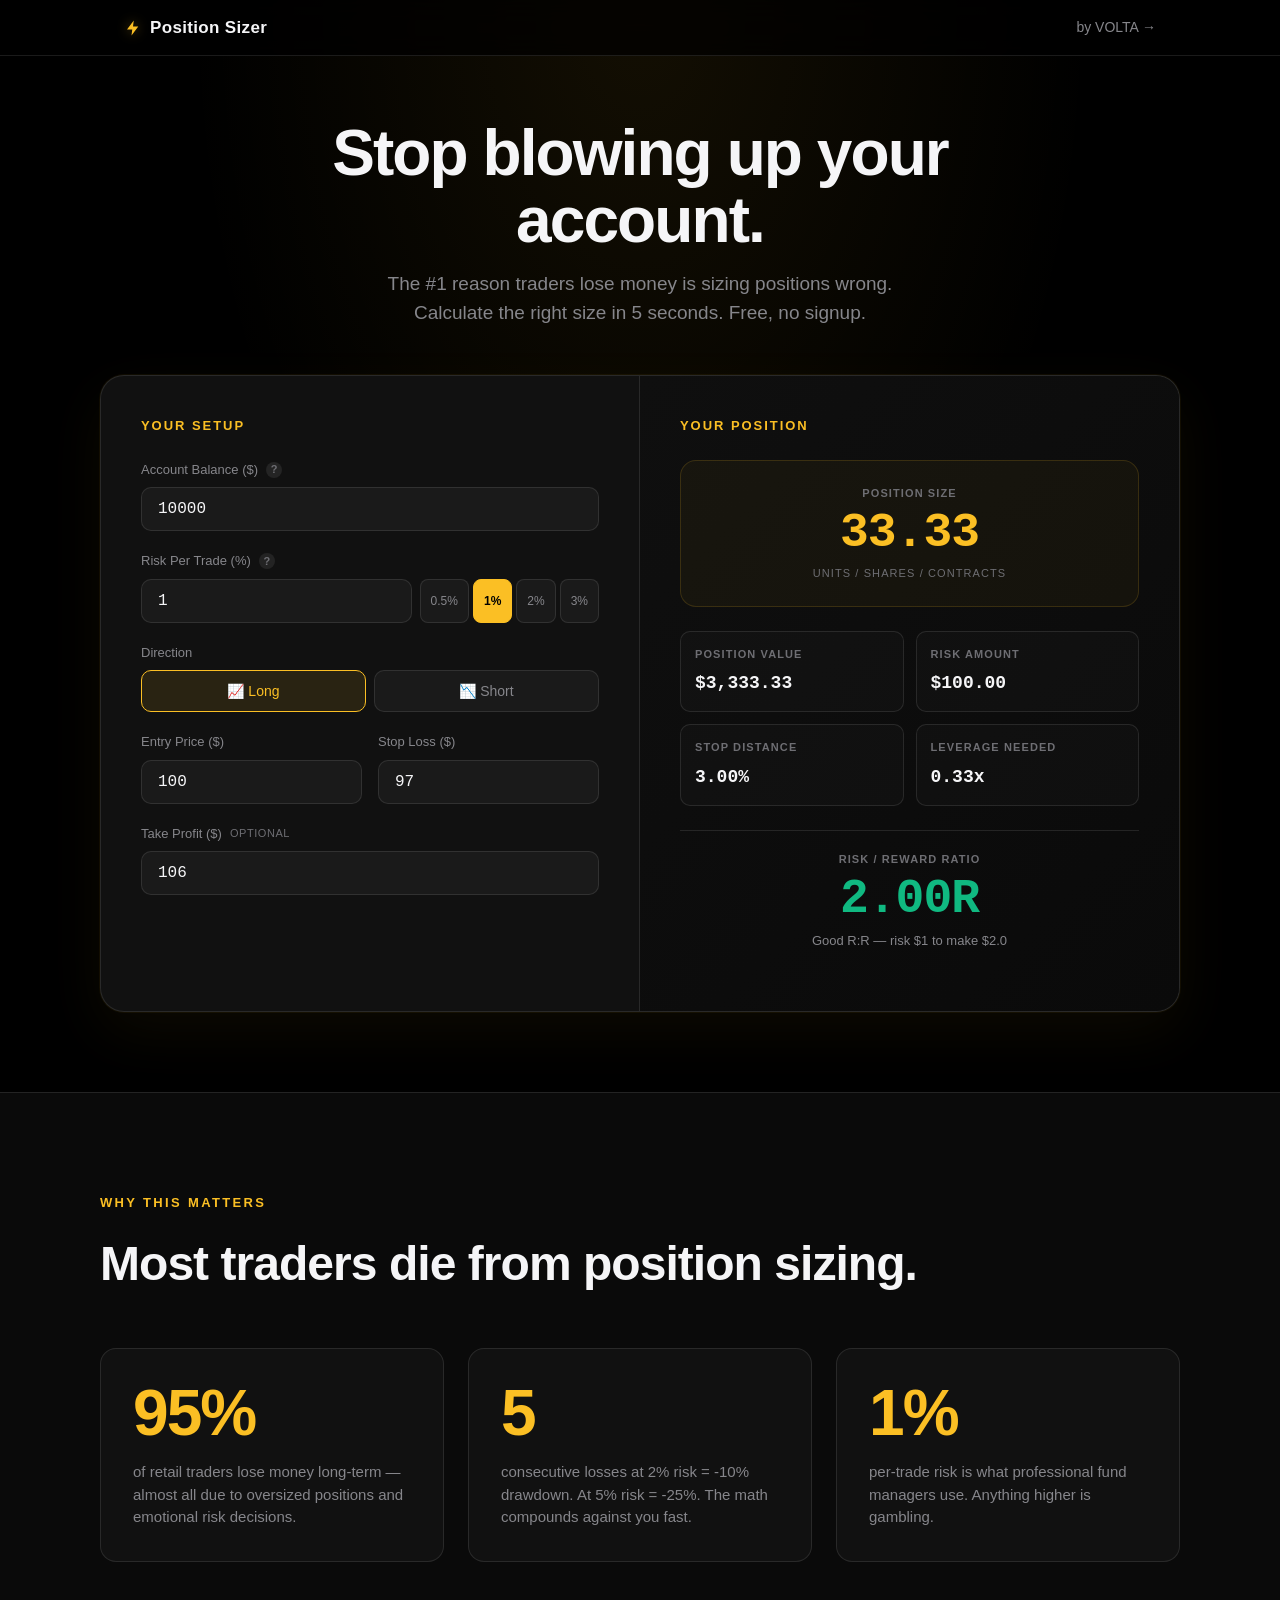
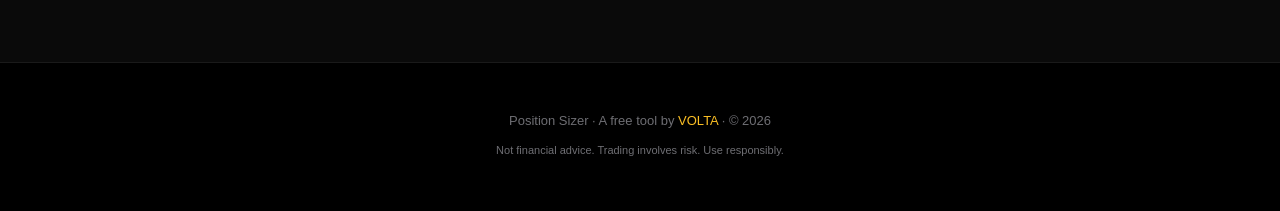
==== index.html @ fa6aac9f "Initial commit - Position Sizer MVP VOLTA's first product. Free position size calculator for traders" ====
<!DOCTYPE html>
<html lang="en">
<head>
    <meta charset="UTF-8">
    <meta name="viewport" content="width=device-width, initial-scale=1.0">
    <title>Position Sizer — Trade with discipline</title>
    <meta name="description" content="Free position size calculator for stocks, crypto, forex. Risk per trade made simple.">
    <link rel="stylesheet" href="styles.css">
</head>
<body>

    <!-- NAV -->
    <nav class="nav">
        <div class="nav-inner">
            <a href="#" class="nav-logo">
                <svg class="logo-bolt" viewBox="0 0 24 24" fill="none">
                    <path d="M13 2L4 14h7l-1 8 9-12h-7l1-8z" fill="currentColor"/>
                </svg>
                Position Sizer
            </a>
            <a href="https://volta-eng.netlify.app" class="nav-link" target="_blank">by VOLTA →</a>
        </div>
    </nav>

    <!-- HERO + CALCULATOR -->
    <section class="hero">
        <div class="hero-content">
            <h1 class="hero-title">Stop blowing up your account.</h1>
            <p class="hero-subtitle">
                The #1 reason traders lose money is sizing positions wrong.<br>
                Calculate the right size in 5 seconds. Free, no signup.
            </p>
        </div>

        <!-- CALCULATOR -->
        <div class="calculator">
            <div class="calc-grid">
                <!-- INPUTS -->
                <div class="calc-inputs">
                    <h2 class="calc-section-title">Your Setup</h2>

                    <div class="input-group">
                        <label for="accountSize">
                            Account Balance ($)
                            <span class="info-tooltip" data-tooltip="Your total trading capital. Don't include emergency funds or money you can't afford to lose.">?</span>
                        </label>
                        <input type="number" id="accountSize" value="10000" step="100" min="0">
                    </div>

                    <div class="input-group">
                        <label for="riskPercent">
                            Risk Per Trade (%)
                            <span class="info-tooltip" data-tooltip="Pros risk 1-2% per trade. Beginners should risk 0.5-1%. Higher = faster ruin.">?</span>
                        </label>
                        <div class="input-with-presets">
                            <input type="number" id="riskPercent" value="1" step="0.25" min="0.1" max="10">
                            <div class="presets">
                                <button class="preset" data-val="0.5">0.5%</button>
                                <button class="preset active" data-val="1">1%</button>
                                <button class="preset" data-val="2">2%</button>
                                <button class="preset" data-val="3">3%</button>
                            </div>
                        </div>
                    </div>

                    <div class="input-group">
                        <label>Direction</label>
                        <div class="direction-toggle">
                            <button class="direction-btn active" data-side="long">📈 Long</button>
                            <button class="direction-btn" data-side="short">📉 Short</button>
                        </div>
                    </div>

                    <div class="input-row">
                        <div class="input-group">
                            <label for="entryPrice">
                                Entry Price ($)
                            </label>
                            <input type="number" id="entryPrice" value="100" step="0.01" min="0">
                        </div>

                        <div class="input-group">
                            <label for="stopPrice">
                                Stop Loss ($)
                            </label>
                            <input type="number" id="stopPrice" value="97" step="0.01" min="0">
                        </div>
                    </div>

                    <div class="input-group">
                        <label for="targetPrice">
                            Take Profit ($) <span class="optional">optional</span>
                        </label>
                        <input type="number" id="targetPrice" value="106" step="0.01" min="0">
                    </div>
                </div>

                <!-- RESULTS -->
                <div class="calc-results">
                    <h2 class="calc-section-title">Your Position</h2>

                    <div class="result-main">
                        <div class="result-label">Position Size</div>
                        <div class="result-value-big" id="positionSize">100.00</div>
                        <div class="result-unit">units / shares / contracts</div>
                    </div>

                    <div class="result-grid">
                        <div class="result-item">
                            <div class="result-label">Position Value</div>
                            <div class="result-value" id="positionValue">$10,000.00</div>
                        </div>
                        <div class="result-item">
                            <div class="result-label">Risk Amount</div>
                            <div class="result-value" id="riskAmount">$100.00</div>
                        </div>
                        <div class="result-item">
                            <div class="result-label">Stop Distance</div>
                            <div class="result-value" id="stopDistance">3.00%</div>
                        </div>
                        <div class="result-item">
                            <div class="result-label">Leverage Needed</div>
                            <div class="result-value" id="leverageNeeded">1.0x</div>
                        </div>
                    </div>

                    <div class="rr-section">
                        <div class="result-label">Risk / Reward Ratio</div>
                        <div class="result-value-big" id="rrRatio">2.00R</div>
                        <div class="rr-hint" id="rrHint">Good R:R — risk $1 to make $2</div>
                    </div>

                    <div class="warning hidden" id="warning"></div>
                </div>
            </div>
        </div>
    </section>

    <!-- WHY -->
    <section class="why">
        <div class="container">
            <div class="section-label">Why this matters</div>
            <h2 class="section-title">Most traders die from position sizing.</h2>

            <div class="why-grid">
                <div class="why-card">
                    <div class="why-stat">95%</div>
                    <p>of retail traders lose money long-term — almost all due to oversized positions and emotional risk decisions.</p>
                </div>
                <div class="why-card">
                    <div class="why-stat">5</div>
                    <p>consecutive losses at 2% risk = -10% drawdown. At 5% risk = -25%. The math compounds against you fast.</p>
                </div>
                <div class="why-card">
                    <div class="why-stat">1%</div>
                    <p>per-trade risk is what professional fund managers use. Anything higher is gambling.</p>
                </div>
            </div>
        </div>
    </section>

    <!-- FOOTER -->
    <footer class="footer">
        <div class="container">
            <p>Position Sizer · A free tool by <a href="https://volta-eng.netlify.app" target="_blank">VOLTA</a> · © 2026</p>
            <p class="disclaimer">Not financial advice. Trading involves risk. Use responsibly.</p>
        </div>
    </footer>

    <script src="script.js"></script>
</body>
</html>
---- styles.css ----
/* ─── RESET ────────────────────────────────────────────────────────────── */
*,
*::before,
*::after {
    margin: 0;
    padding: 0;
    box-sizing: border-box;
}

/* ─── DESIGN TOKENS (VOLTA brand, dark mode) ──────────────────────────── */
:root {
    --color-bg: #000000;
    --color-bg-elevated: #0a0a0a;
    --color-bg-card: #111111;
    --color-bg-input: #1a1a1a;
    --color-text-primary: #f5f5f7;
    --color-text-secondary: #86868b;
    --color-text-tertiary: #6e6e73;
    --color-accent: #fbbf24;
    --color-accent-bright: #fcd34d;
    --color-accent-glow: rgba(251, 191, 36, 0.4);
    --color-success: #10b981;
    --color-danger: #ef4444;
    --color-border: rgba(255, 255, 255, 0.1);
    --color-border-strong: rgba(255, 255, 255, 0.2);

    --font-display: -apple-system, BlinkMacSystemFont, "SF Pro Display", "Helvetica Neue", sans-serif;
    --font-body: -apple-system, BlinkMacSystemFont, "SF Pro Text", "Helvetica Neue", sans-serif;
    --font-mono: "SF Mono", "Monaco", "Menlo", monospace;

    --max-width: 1080px;
    --transition: 300ms cubic-bezier(0.16, 1, 0.3, 1);
}

/* ─── BASE ────────────────────────────────────────────────────────────── */
html {
    scroll-behavior: smooth;
}

body {
    background-color: var(--color-bg);
    color: var(--color-text-primary);
    font-family: var(--font-body);
    font-size: 16px;
    line-height: 1.5;
    -webkit-font-smoothing: antialiased;
    overflow-x: hidden;
}

/* ─── NAV ─────────────────────────────────────────────────────────────── */
.nav {
    position: fixed;
    top: 0;
    left: 0;
    right: 0;
    z-index: 100;
    backdrop-filter: saturate(180%) blur(20px);
    -webkit-backdrop-filter: saturate(180%) blur(20px);
    background: rgba(0, 0, 0, 0.72);
    border-bottom: 1px solid var(--color-border);
    height: 56px;
}

.nav-inner {
    max-width: var(--max-width);
    height: 100%;
    margin: 0 auto;
    padding: 0 24px;
    display: flex;
    align-items: center;
    justify-content: space-between;
}

.nav-logo {
    color: var(--color-text-primary);
    text-decoration: none;
    font-size: 17px;
    font-weight: 600;
    letter-spacing: 0.02em;
    display: flex;
    align-items: center;
    gap: 8px;
}

.logo-bolt {
    width: 18px;
    height: 18px;
    color: var(--color-accent);
    filter: drop-shadow(0 0 6px var(--color-accent-glow));
}

.nav-link {
    color: var(--color-text-secondary);
    text-decoration: none;
    font-size: 14px;
    transition: color var(--transition);
}

.nav-link:hover {
    color: var(--color-accent);
}

/* ─── HERO ────────────────────────────────────────────────────────────── */
.hero {
    padding: 120px 24px 80px;
    background:
        radial-gradient(ellipse at top, rgba(251, 191, 36, 0.08) 0%, transparent 50%);
}

.hero-content {
    text-align: center;
    max-width: 720px;
    margin: 0 auto 48px;
}

.hero-title {
    font-family: var(--font-display);
    font-size: clamp(36px, 6vw, 64px);
    font-weight: 700;
    letter-spacing: -0.03em;
    line-height: 1.05;
    margin-bottom: 16px;
}

.hero-subtitle {
    font-size: clamp(16px, 2vw, 19px);
    color: var(--color-text-secondary);
    line-height: 1.5;
}

/* ─── CALCULATOR ──────────────────────────────────────────────────────── */
.calculator {
    max-width: var(--max-width);
    margin: 0 auto;
    background: var(--color-bg-card);
    border: 1px solid var(--color-border);
    border-radius: 24px;
    overflow: hidden;
    box-shadow:
        0 0 0 1px rgba(251, 191, 36, 0.05),
        0 20px 60px rgba(251, 191, 36, 0.05);
}

.calc-grid {
    display: grid;
    grid-template-columns: 1fr 1fr;
    gap: 0;
}

.calc-inputs,
.calc-results {
    padding: 40px;
}

.calc-inputs {
    border-right: 1px solid var(--color-border);
}

.calc-results {
    background: linear-gradient(135deg, #0f0f0f 0%, #0a0a0a 100%);
}

.calc-section-title {
    font-size: 13px;
    font-weight: 600;
    text-transform: uppercase;
    letter-spacing: 0.15em;
    color: var(--color-accent);
    margin-bottom: 24px;
}

/* ─── INPUTS ──────────────────────────────────────────────────────────── */
.input-group {
    margin-bottom: 20px;
}

.input-row {
    display: grid;
    grid-template-columns: 1fr 1fr;
    gap: 16px;
}

.input-row .input-group {
    margin-bottom: 20px;
}

.input-group label {
    display: flex;
    align-items: center;
    gap: 8px;
    font-size: 13px;
    font-weight: 500;
    color: var(--color-text-secondary);
    margin-bottom: 8px;
}

.input-group input[type="number"] {
    width: 100%;
    background: var(--color-bg-input);
    border: 1px solid var(--color-border);
    border-radius: 10px;
    padding: 12px 16px;
    color: var(--color-text-primary);
    font-family: var(--font-mono);
    font-size: 16px;
    font-weight: 500;
    transition: all var(--transition);
    -moz-appearance: textfield;
}

.input-group input[type="number"]::-webkit-outer-spin-button,
.input-group input[type="number"]::-webkit-inner-spin-button {
    -webkit-appearance: none;
    margin: 0;
}

.input-group input:focus {
    outline: none;
    border-color: var(--color-accent);
    box-shadow: 0 0 0 3px rgba(251, 191, 36, 0.15);
}

.optional {
    color: var(--color-text-tertiary);
    font-size: 11px;
    text-transform: uppercase;
    letter-spacing: 0.05em;
}

/* ─── PRESETS ─────────────────────────────────────────────────────────── */
.input-with-presets {
    display: flex;
    gap: 8px;
    align-items: stretch;
}

.input-with-presets input {
    flex: 1;
    min-width: 0;
}

.presets {
    display: flex;
    gap: 4px;
}

.preset {
    background: var(--color-bg-input);
    border: 1px solid var(--color-border);
    border-radius: 8px;
    color: var(--color-text-secondary);
    font-size: 12px;
    font-weight: 500;
    padding: 0 10px;
    cursor: pointer;
    transition: all var(--transition);
    font-family: var(--font-body);
}

.preset:hover {
    border-color: var(--color-border-strong);
    color: var(--color-text-primary);
}

.preset.active {
    background: var(--color-accent);
    border-color: var(--color-accent);
    color: #000;
    font-weight: 600;
}

/* ─── DIRECTION TOGGLE ────────────────────────────────────────────────── */
.direction-toggle {
    display: flex;
    gap: 8px;
}

.direction-btn {
    flex: 1;
    background: var(--color-bg-input);
    border: 1px solid var(--color-border);
    border-radius: 10px;
    padding: 12px;
    color: var(--color-text-secondary);
    font-size: 14px;
    font-weight: 500;
    cursor: pointer;
    transition: all var(--transition);
    font-family: var(--font-body);
}

.direction-btn:hover {
    border-color: var(--color-border-strong);
    color: var(--color-text-primary);
}

.direction-btn.active {
    background: rgba(251, 191, 36, 0.1);
    border-color: var(--color-accent);
    color: var(--color-accent);
}

/* ─── INFO TOOLTIP ────────────────────────────────────────────────────── */
.info-tooltip {
    display: inline-flex;
    align-items: center;
    justify-content: center;
    width: 16px;
    height: 16px;
    border-radius: 50%;
    background: rgba(255, 255, 255, 0.08);
    color: var(--color-text-tertiary);
    font-size: 11px;
    font-weight: 600;
    cursor: help;
    position: relative;
}

.info-tooltip:hover::after {
    content: attr(data-tooltip);
    position: absolute;
    bottom: 100%;
    left: 50%;
    transform: translateX(-50%);
    margin-bottom: 8px;
    background: #1a1a1a;
    color: var(--color-text-primary);
    padding: 8px 12px;
    border-radius: 8px;
    font-size: 12px;
    font-weight: 400;
    white-space: normal;
    width: 240px;
    line-height: 1.4;
    z-index: 10;
    border: 1px solid var(--color-border);
    box-shadow: 0 8px 24px rgba(0, 0, 0, 0.5);
}

/* ─── RESULTS ─────────────────────────────────────────────────────────── */
.result-main {
    text-align: center;
    padding: 24px;
    background: rgba(251, 191, 36, 0.04);
    border: 1px solid rgba(251, 191, 36, 0.15);
    border-radius: 16px;
    margin-bottom: 24px;
}

.result-label {
    font-size: 11px;
    font-weight: 600;
    text-transform: uppercase;
    letter-spacing: 0.1em;
    color: var(--color-text-tertiary);
    margin-bottom: 8px;
}

.result-value-big {
    font-family: var(--font-mono);
    font-size: clamp(36px, 5vw, 48px);
    font-weight: 700;
    color: var(--color-accent);
    letter-spacing: -0.02em;
    line-height: 1;
}

.result-unit {
    font-size: 11px;
    color: var(--color-text-tertiary);
    text-transform: uppercase;
    letter-spacing: 0.1em;
    margin-top: 8px;
}

.result-grid {
    display: grid;
    grid-template-columns: 1fr 1fr;
    gap: 12px;
    margin-bottom: 24px;
}

.result-item {
    background: rgba(255, 255, 255, 0.02);
    border: 1px solid var(--color-border);
    border-radius: 10px;
    padding: 14px;
}

.result-value {
    font-family: var(--font-mono);
    font-size: 18px;
    font-weight: 600;
    color: var(--color-text-primary);
    margin-top: 4px;
}

.rr-section {
    text-align: center;
    padding: 20px;
    border-top: 1px solid var(--color-border);
}

.rr-hint {
    font-size: 13px;
    color: var(--color-text-secondary);
    margin-top: 8px;
}

.warning {
    background: rgba(239, 68, 68, 0.1);
    border: 1px solid rgba(239, 68, 68, 0.3);
    border-radius: 10px;
    padding: 12px 16px;
    color: #fca5a5;
    font-size: 13px;
    margin-top: 16px;
}

.warning.hidden {
    display: none;
}

/* ─── WHY SECTION ─────────────────────────────────────────────────────── */
.why {
    padding: 100px 24px;
    background: var(--color-bg-elevated);
    border-top: 1px solid var(--color-border);
}

.container {
    max-width: var(--max-width);
    margin: 0 auto;
}

.section-label {
    font-size: 13px;
    color: var(--color-accent);
    text-transform: uppercase;
    letter-spacing: 0.18em;
    margin-bottom: 16px;
    font-weight: 600;
}

.section-title {
    font-family: var(--font-display);
    font-size: clamp(32px, 5vw, 48px);
    font-weight: 700;
    letter-spacing: -0.02em;
    margin-bottom: 48px;
}

.why-grid {
    display: grid;
    grid-template-columns: repeat(auto-fit, minmax(260px, 1fr));
    gap: 24px;
}

.why-card {
    background: var(--color-bg-card);
    border: 1px solid var(--color-border);
    border-radius: 16px;
    padding: 32px;
    transition: all var(--transition);
}

.why-card:hover {
    border-color: rgba(251, 191, 36, 0.3);
    transform: translateY(-4px);
}

.why-stat {
    font-family: var(--font-display);
    font-size: 64px;
    font-weight: 700;
    color: var(--color-accent);
    line-height: 1;
    margin-bottom: 16px;
    letter-spacing: -0.03em;
}

.why-card p {
    color: var(--color-text-secondary);
    font-size: 15px;
    line-height: 1.5;
}

/* ─── FOOTER ──────────────────────────────────────────────────────────── */
.footer {
    padding: 48px 24px;
    text-align: center;
    border-top: 1px solid var(--color-border);
}

.footer p {
    color: var(--color-text-tertiary);
    font-size: 13px;
    margin-bottom: 4px;
}

.footer a {
    color: var(--color-accent);
    text-decoration: none;
}

.disclaimer {
    font-size: 11px !important;
    margin-top: 12px;
}

/* ─── MOBILE ──────────────────────────────────────────────────────────── */
@media (max-width: 768px) {
    .calc-grid {
        grid-template-columns: 1fr;
    }

    .calc-inputs {
        border-right: none;
        border-bottom: 1px solid var(--color-border);
    }

    .calc-inputs,
    .calc-results {
        padding: 28px 24px;
    }

    .input-row {
        grid-template-columns: 1fr;
        gap: 0;
    }

    .input-with-presets {
        flex-direction: column;
    }

    .presets {
        justify-content: space-between;
    }

    .preset {
        flex: 1;
        padding: 8px;
    }
}
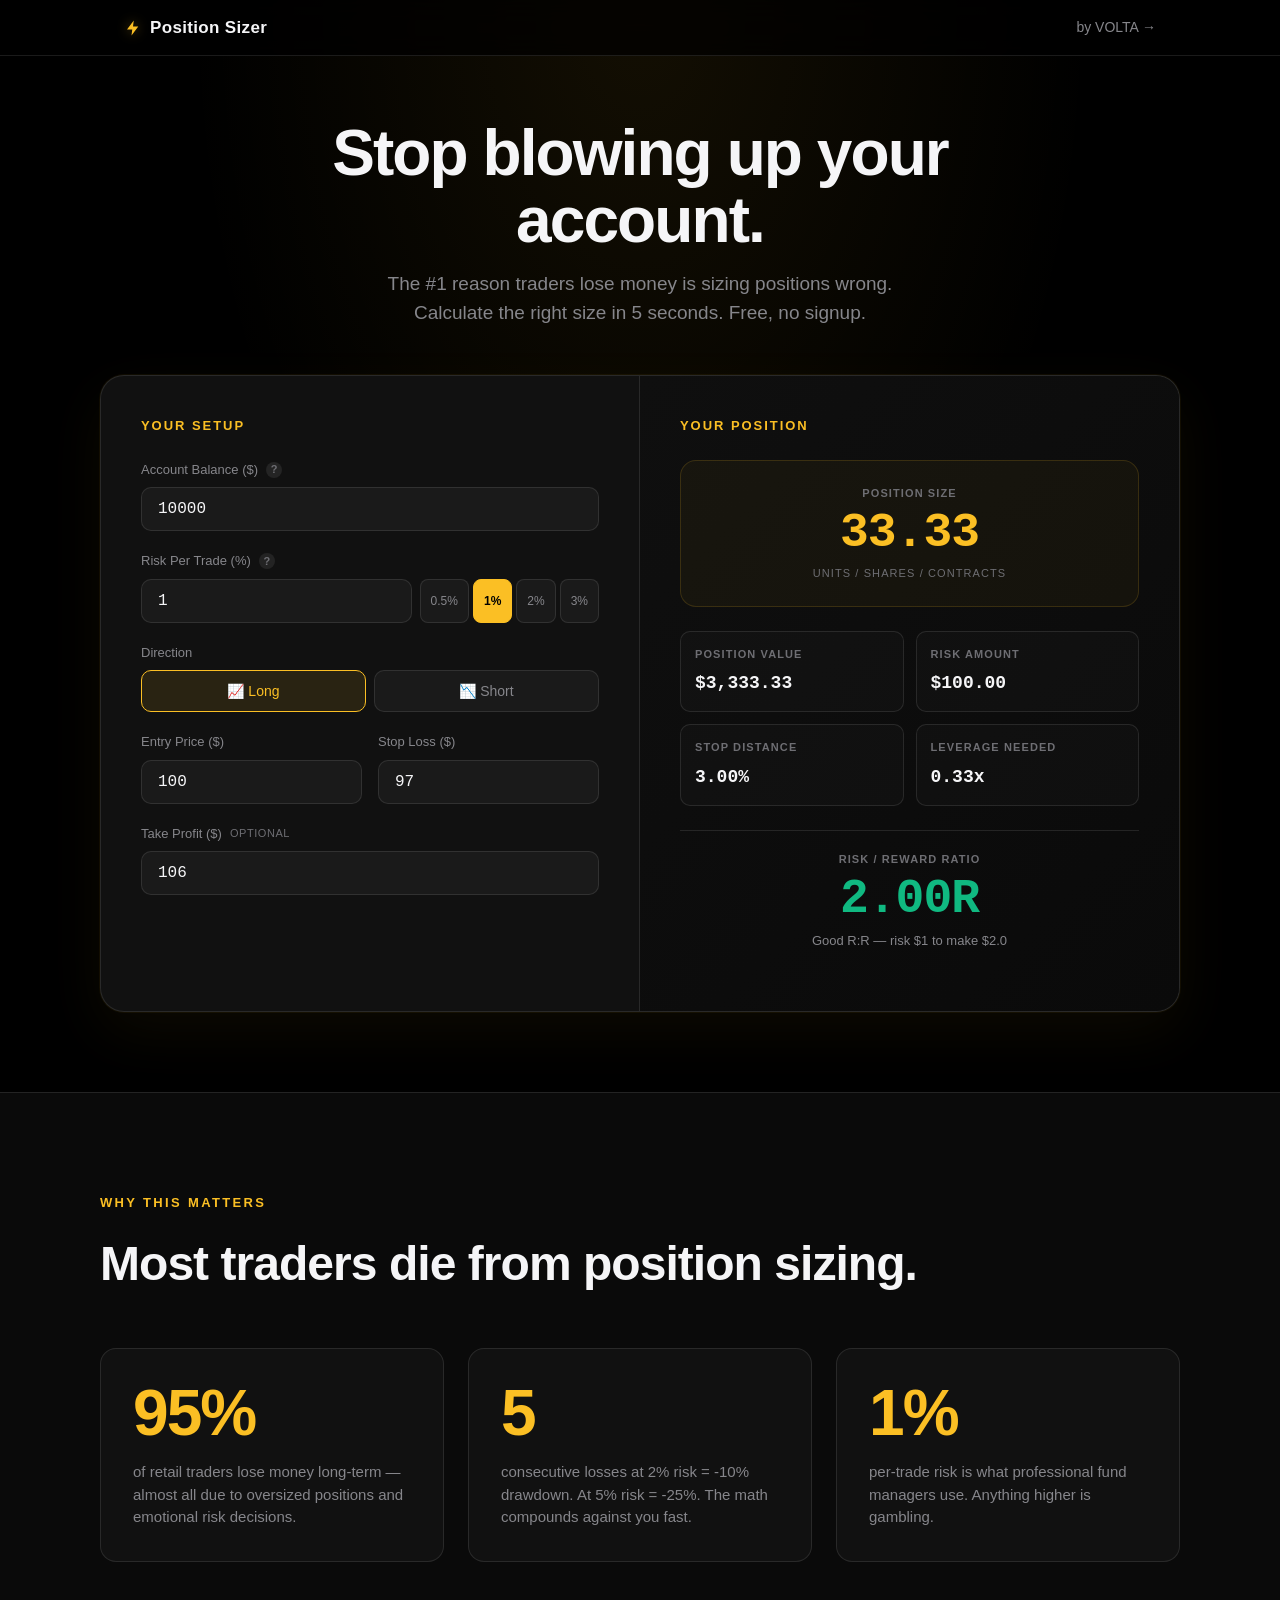
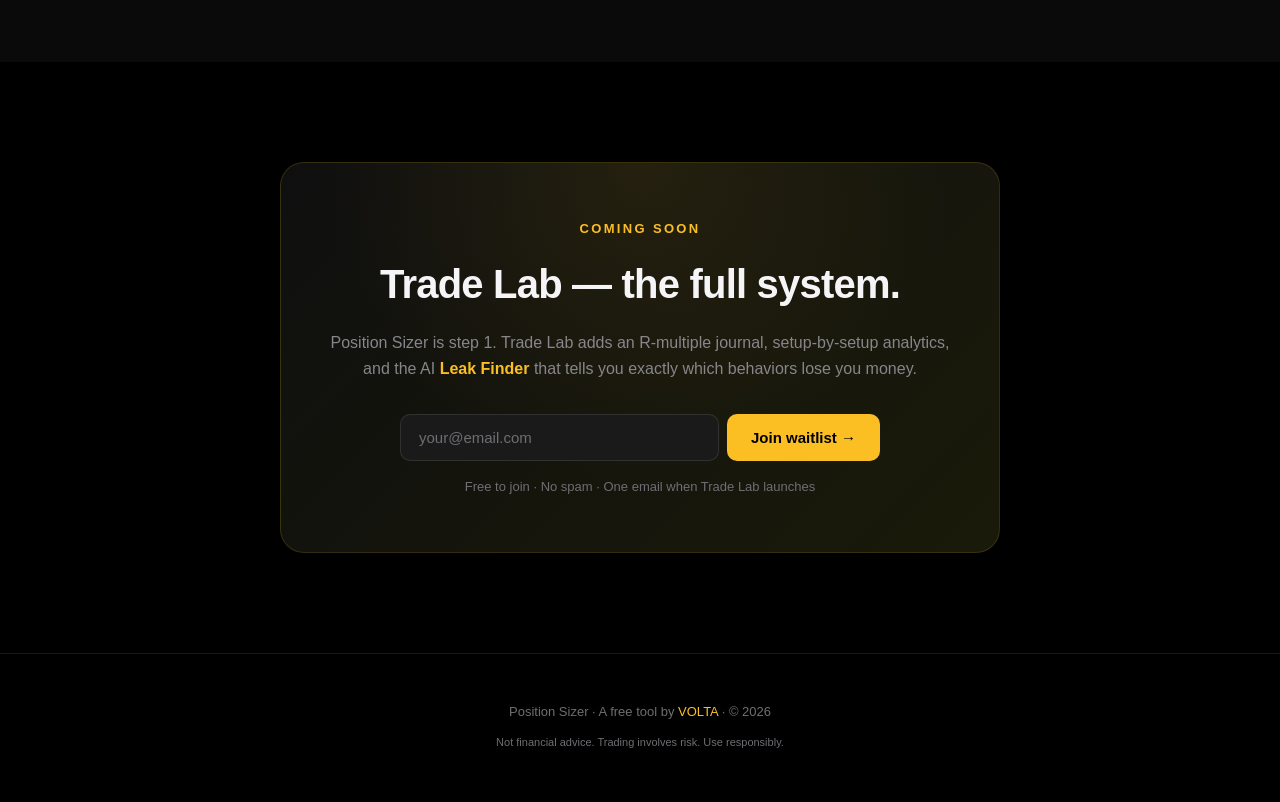
==== commit d26402aa: "Add Trade Lab waitlist email capture (Netlify Forms) - New section between why-stats and footer - Ne" ====
--- a/index.html
+++ b/index.html
@@ -159,6 +159,48 @@
         </div>
     </section>
 
+    <!-- WAITLIST / EMAIL CAPTURE -->
+    <section class="waitlist">
+        <div class="container">
+            <div class="waitlist-card">
+                <div class="section-label">Coming Soon</div>
+                <h2 class="waitlist-title">Trade Lab — the full system.</h2>
+                <p class="waitlist-subtitle">
+                    Position Sizer is step 1. Trade Lab adds an R-multiple journal,
+                    setup-by-setup analytics, and the AI <strong>Leak Finder</strong> that tells you
+                    exactly which behaviors lose you money.
+                </p>
+
+                <form
+                    name="waitlist"
+                    method="POST"
+                    data-netlify="true"
+                    netlify-honeypot="bot-field"
+                    class="waitlist-form"
+                >
+                    <input type="hidden" name="form-name" value="waitlist">
+                    <p class="hidden">
+                        <label>Don't fill this out: <input name="bot-field"></label>
+                    </p>
+                    <input
+                        type="email"
+                        name="email"
+                        placeholder="your@email.com"
+                        required
+                        class="waitlist-input"
+                    >
+                    <button type="submit" class="waitlist-btn">
+                        Join waitlist →
+                    </button>
+                </form>
+
+                <p class="waitlist-meta">
+                    Free to join · No spam · One email when Trade Lab launches
+                </p>
+            </div>
+        </div>
+    </section>
+
     <!-- FOOTER -->
     <footer class="footer">
         <div class="container">
--- a/styles.css
+++ b/styles.css
@@ -542,3 +542,124 @@
         padding: 8px;
     }
 }
+
+/* ─── WAITLIST SECTION (added Day 3) ─────────────────────────────────── */
+.waitlist {
+    padding: 100px 24px;
+    background: var(--color-bg);
+}
+
+.waitlist-card {
+    max-width: 720px;
+    margin: 0 auto;
+    background: linear-gradient(135deg, #0f0f0f 0%, #1a1a0a 100%);
+    border: 1px solid rgba(251, 191, 36, 0.15);
+    border-radius: 24px;
+    padding: 56px 40px;
+    text-align: center;
+    position: relative;
+    overflow: hidden;
+}
+
+.waitlist-card::before {
+    content: "";
+    position: absolute;
+    inset: 0;
+    background: radial-gradient(circle at top, rgba(251, 191, 36, 0.08) 0%, transparent 60%);
+    pointer-events: none;
+}
+
+.waitlist-title {
+    font-family: var(--font-display);
+    font-size: clamp(28px, 4vw, 40px);
+    font-weight: 700;
+    letter-spacing: -0.02em;
+    margin: 12px 0 16px;
+    position: relative;
+}
+
+.waitlist-subtitle {
+    color: var(--color-text-secondary);
+    font-size: 16px;
+    line-height: 1.6;
+    margin-bottom: 32px;
+    position: relative;
+}
+
+.waitlist-subtitle strong {
+    color: var(--color-accent);
+    font-weight: 600;
+}
+
+.waitlist-form {
+    display: flex;
+    gap: 8px;
+    max-width: 480px;
+    margin: 0 auto 16px;
+    position: relative;
+}
+
+.waitlist-input {
+    flex: 1;
+    background: var(--color-bg-input);
+    border: 1px solid var(--color-border);
+    border-radius: 10px;
+    padding: 14px 18px;
+    color: var(--color-text-primary);
+    font-family: var(--font-body);
+    font-size: 15px;
+    transition: all var(--transition);
+    min-width: 0;
+}
+
+.waitlist-input:focus {
+    outline: none;
+    border-color: var(--color-accent);
+    box-shadow: 0 0 0 3px rgba(251, 191, 36, 0.15);
+}
+
+.waitlist-input::placeholder {
+    color: var(--color-text-tertiary);
+}
+
+.waitlist-btn {
+    background: var(--color-accent);
+    color: #000;
+    border: none;
+    border-radius: 10px;
+    padding: 14px 24px;
+    font-family: var(--font-body);
+    font-size: 15px;
+    font-weight: 600;
+    cursor: pointer;
+    transition: all var(--transition);
+    white-space: nowrap;
+}
+
+.waitlist-btn:hover {
+    background: var(--color-accent-bright);
+    transform: translateY(-1px);
+    box-shadow: 0 6px 20px rgba(251, 191, 36, 0.4);
+}
+
+.waitlist-meta {
+    color: var(--color-text-tertiary);
+    font-size: 13px;
+    position: relative;
+}
+
+.hidden {
+    display: none;
+}
+
+@media (max-width: 600px) {
+    .waitlist-card {
+        padding: 40px 28px;
+    }
+    .waitlist-form {
+        flex-direction: column;
+    }
+    .waitlist-btn {
+        width: 100%;
+    }
+}
